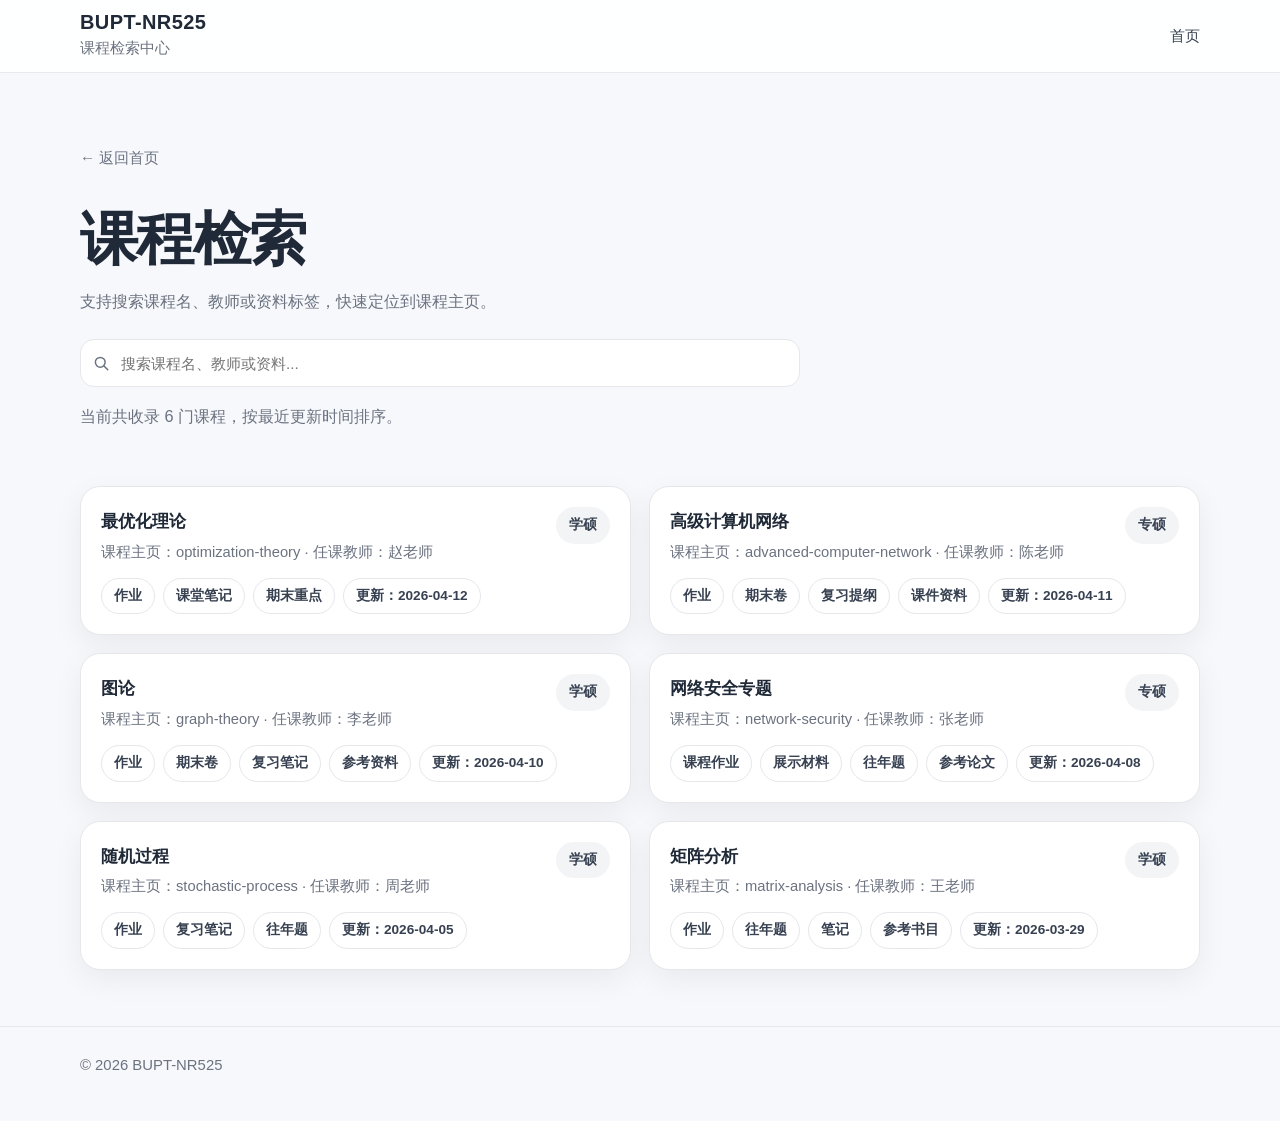
==== docs/courses/index.html @ bb7d2e87 "增加课程检索，修改主页" ====
<!DOCTYPE html>
<html lang="zh-CN">
<head>
  <meta charset="UTF-8" />
  <meta name="viewport" content="width=device-width, initial-scale=1.0" />
  <title>课程检索 | BUPT-NR525</title>
  <meta name="description" content="BUPT-NR525 课程检索页，支持按课程名、教师与资料标签搜索。" />
  <link rel="stylesheet" href="../assets/css/style.css" />
</head>
<body>
  <header class="site-header">
    <div class="container header-inner">
      <div class="brand">
        <h1 class="brand-title">BUPT-NR525</h1>
        <p class="brand-subtitle">课程检索中心</p>
      </div>
      <nav class="nav">
        <a href="../index.html">首页</a>
      </nav>
    </div>
  </header>

  <main>
    <section class="hero">
      <div class="container">
        <a class="back-link" href="../index.html">← 返回首页</a>
        <h2 class="page-title">课程检索</h2>
        <p class="intro">支持搜索课程名、教师或资料标签，快速定位到课程主页。</p>
        <div class="search-panel">
          <form class="search-form search-form-full" action="/courses" method="get" role="search">
            <span class="search-icon" aria-hidden="true">
              <svg viewBox="0 0 24 24" fill="none">
                <circle cx="11" cy="11" r="6.5" stroke="currentColor" stroke-width="2"></circle>
                <path d="M16 16L21 21" stroke="currentColor" stroke-width="2" stroke-linecap="round"></path>
              </svg>
            </span>
            <input
              type="search"
              name="q"
              id="search-input"
              placeholder="搜索课程名、教师或资料..."
              aria-label="搜索课程名、教师或资料"
            />
          </form>
          <p class="section-desc" id="search-summary"></p>
        </div>
      </div>
    </section>

    <section>
      <div class="container">
        <div class="courses-grid" id="courses-results"></div>
        <div class="card empty-state" id="empty-state" hidden>
          <h3 class="section-title">没有找到匹配课程</h3>
          <p class="section-desc">可以尝试更短的关键词，或改搜教师姓名、标签名称。</p>
        </div>
      </div>
    </section>
  </main>

  <footer class="footer">
    <div class="container">© 2026 BUPT-NR525</div>
  </footer>

  <script src="../assets/js/courses-data.js"></script>
  <script>
    const inputEl = document.getElementById("search-input");
    const summaryEl = document.getElementById("search-summary");
    const resultsEl = document.getElementById("courses-results");
    const emptyEl = document.getElementById("empty-state");

    const params = new URLSearchParams(window.location.search);
    const keyword = (params.get("q") || "").trim();
    inputEl.value = keyword;

    const normalizedKeyword = keyword.toLowerCase();

    const filtered = [...window.coursesList]
      .filter((course) => {
        if (!normalizedKeyword) return true;

        const haystack = [
          course.name,
          course.slug,
          course.teacher,
          course.level,
          ...course.tags
        ]
          .join(" ")
          .toLowerCase();

        return haystack.includes(normalizedKeyword);
      })
      .sort((a, b) => new Date(b.lastUpdated) - new Date(a.lastUpdated));

    summaryEl.textContent = keyword
      ? `关键词“${keyword}”共匹配 ${filtered.length} 门课程。`
      : `当前共收录 ${window.coursesList.length} 门课程，按最近更新时间排序。`;

    if (!filtered.length) {
      emptyEl.hidden = false;
    }

    resultsEl.innerHTML = filtered
      .map(
        (course) => `
      <a class="course-card" href="./${course.slug}/index.html">
        <div class="course-top">
          <div>
            <h5 class="course-title">${course.name}</h5>
            <p class="course-meta">课程主页：${course.slug} · 任课教师：${course.teacher}</p>
          </div>
          <span class="tag tag-soft">${course.level}</span>
        </div>
        <div class="tags">
          ${course.tags.map((tag) => `<span class="tag">${tag}</span>`).join("")}
          <span class="tag">更新：${course.lastUpdated}</span>
        </div>
      </a>
    `
      )
      .join("");
  </script>
</body>
</html>
---- docs/assets/css/style.css ----
:root {
  --bg: #f7f8fb;
  --card: #ffffff;
  --text: #1f2937;
  --muted: #6b7280;
  --line: #e5e7eb;
  --brand: #111827;
  --soft: #f3f4f6;
  --shadow: 0 10px 30px rgba(15, 23, 42, 0.06);
  --radius: 20px;
  --max: 1120px;
  --content-max: 980px;
}

* {
  box-sizing: border-box;
}

html {
  scroll-behavior: smooth;
}

body {
  margin: 0;
  font-family: "Inter", "PingFang SC", "Microsoft YaHei", sans-serif;
  background: var(--bg);
  color: var(--text);
  line-height: 1.65;
}

a {
  color: inherit;
  text-decoration: none;
}

img {
  max-width: 100%;
  display: block;
}

.container {
  width: min(var(--max), calc(100% - 32px));
  margin: 0 auto;
}

.container-narrow {
  width: min(var(--content-max), calc(100% - 32px));
  margin: 0 auto;
}

.site-header,
.header {
  position: sticky;
  top: 0;
  z-index: 100;
  backdrop-filter: blur(12px);
  background: rgba(255, 255, 255, 0.88);
  border-bottom: 1px solid rgba(229, 231, 235, 0.9);
}

.header-inner {
  display: flex;
  justify-content: space-between;
  align-items: center;
  min-height: 72px;
  gap: 20px;
}

.brand {
  display: flex;
  flex-direction: column;
  gap: 2px;
}

.brand-title,
h1.brand-title {
  margin: 0;
  font-size: 1.25rem;
  font-weight: 800;
  letter-spacing: 0.02em;
}

.brand-subtitle {
  margin: 0;
  font-size: 0.92rem;
  color: var(--muted);
}

.nav {
  display: flex;
  align-items: center;
  gap: 18px;
  color: #374151;
  font-size: 0.95rem;
}

.nav a:hover {
  color: #000;
}

.hero {
  padding: 72px 0 36px;
}

.hero-grid {
  display: grid;
  grid-template-columns: 1fr;
  gap: 24px;
  align-items: center;
}

.badge {
  display: inline-flex;
  align-items: center;
  gap: 8px;
  padding: 8px 14px;
  border: 1px solid var(--line);
  border-radius: 999px;
  background: #fff;
  color: #374151;
  font-size: 0.9rem;
}

.hero h2 {
  margin: 18px 0 0;
  font-size: clamp(2rem, 5vw, 3.6rem);
  line-height: 1.15;
  letter-spacing: -0.03em;
}

.hero p,
.intro {
  margin: 16px 0 0;
  color: var(--muted);
  font-size: 1.02rem;
  max-width: 760px;
}

.hero-actions {
  display: flex;
  flex-wrap: wrap;
  gap: 14px;
  margin-top: 26px;
}

.search-form {
  position: relative;
  width: min(420px, 100%);
  flex: 1 1 320px;
}

.search-form-full {
  width: 100%;
  max-width: 720px;
}

.search-icon {
  position: absolute;
  left: 12px;
  top: 50%;
  transform: translateY(-50%);
  color: #6b7280;
  width: 18px;
  height: 18px;
  pointer-events: none;
}

.search-icon svg {
  width: 100%;
  height: 100%;
}

.search-form input {
  width: 100%;
  height: 48px;
  border: 1px solid var(--line);
  border-radius: 14px;
  background: #fff;
  color: var(--text);
  padding: 0 14px 0 40px;
  font-size: 0.95rem;
  outline: none;
  transition: border-color 0.2s ease, box-shadow 0.2s ease;
}

.search-form input:focus {
  border-color: #9ca3af;
  box-shadow: 0 0 0 3px rgba(17, 24, 39, 0.08);
}

.search-panel {
  margin-top: 24px;
}

.empty-state {
  margin-top: 18px;
}

.btn,
.item-link {
  display: inline-flex;
  align-items: center;
  justify-content: center;
  padding: 12px 18px;
  border-radius: 14px;
  font-weight: 700;
  font-size: 0.95rem;
  transition: transform 0.2s ease, background 0.2s ease, color 0.2s ease, opacity 0.2s ease;
  border: 1px solid transparent;
}

.btn:hover,
.item-link:hover {
  transform: translateY(-1px);
}

.btn-primary,
.item-link {
  background: var(--brand);
  color: #fff;
  box-shadow: var(--shadow);
}

.btn-secondary {
  background: #fff;
  color: var(--text);
  border-color: var(--line);
}

section {
  padding: 20px 0;
}

.section-card,
.course-card,
.card {
  background: var(--card);
  border: 1px solid var(--line);
  border-radius: var(--radius);
  box-shadow: var(--shadow);
}

.section-card,
.card {
  padding: 22px;
}

.section-heading {
  margin-bottom: 18px;
}

.section-heading h3,
.section-title {
  margin: 0;
  font-size: 1.45rem;
  letter-spacing: -0.02em;
  font-weight: 800;
}

.section-heading p,
.section-desc,
.note {
  margin: 8px 0 0;
  color: var(--muted);
  font-size: 0.96rem;
}

.courses-grid {
  display: grid;
  grid-template-columns: repeat(2, minmax(0, 1fr));
  gap: 18px;
}

.course-card {
  padding: 20px;
}

.course-top,
.title-row {
  display: flex;
  justify-content: space-between;
  gap: 12px;
  align-items: flex-start;
  flex-wrap: wrap;
}

.course-title,
.item-title {
  margin: 0;
  font-size: 1.08rem;
  font-weight: 800;
}

.course-meta,
.item-meta {
  margin: 4px 0 0;
  color: var(--muted);
  font-size: 0.92rem;
}

.tag,
.meta-item {
  display: inline-flex;
  align-items: center;
  padding: 6px 12px;
  border-radius: 999px;
  font-size: 0.85rem;
  font-weight: 700;
}

.tag {
  border: 1px solid var(--line);
  background: #fff;
  color: #374151;
}

.tag-soft {
  background: var(--soft);
  border-color: transparent;
}

.tags,
.meta {
  display: flex;
  flex-wrap: wrap;
  gap: 8px;
  margin-top: 14px;
}

.meta-item {
  border: 1px solid var(--line);
  background: #fff;
  color: #374151;
  font-weight: 500;
}

.back-link {
  display: inline-flex;
  align-items: center;
  gap: 8px;
  color: var(--muted);
  font-size: 0.95rem;
  margin-bottom: 18px;
}

.back-link:hover {
  color: var(--text);
}

.page-title,
h1 {
  margin: 0;
  font-size: clamp(2rem, 5vw, 3rem);
  line-height: 1.15;
  letter-spacing: -0.03em;
}

.list {
  display: grid;
  gap: 12px;
}

.item {
  display: flex;
  justify-content: space-between;
  gap: 16px;
  align-items: center;
  padding: 14px 16px;
  border: 1px solid var(--line);
  border-radius: 16px;
  background: #fff;
}

.footer {
  border-top: 1px solid var(--line);
  margin-top: 36px;
  padding: 26px 0 44px;
  color: var(--muted);
  font-size: 0.93rem;
}

@media (max-width: 900px) {
  .nav {
    display: none;
  }

  .courses-grid {
    grid-template-columns: 1fr;
  }

  .hero {
    padding-top: 56px;
  }

  .search-form {
    flex-basis: 100%;
    width: 100%;
  }
}

@media (max-width: 720px) {
  .item {
    flex-direction: column;
    align-items: flex-start;
  }

  .item-link {
    width: 100%;
    text-align: center;
  }
}
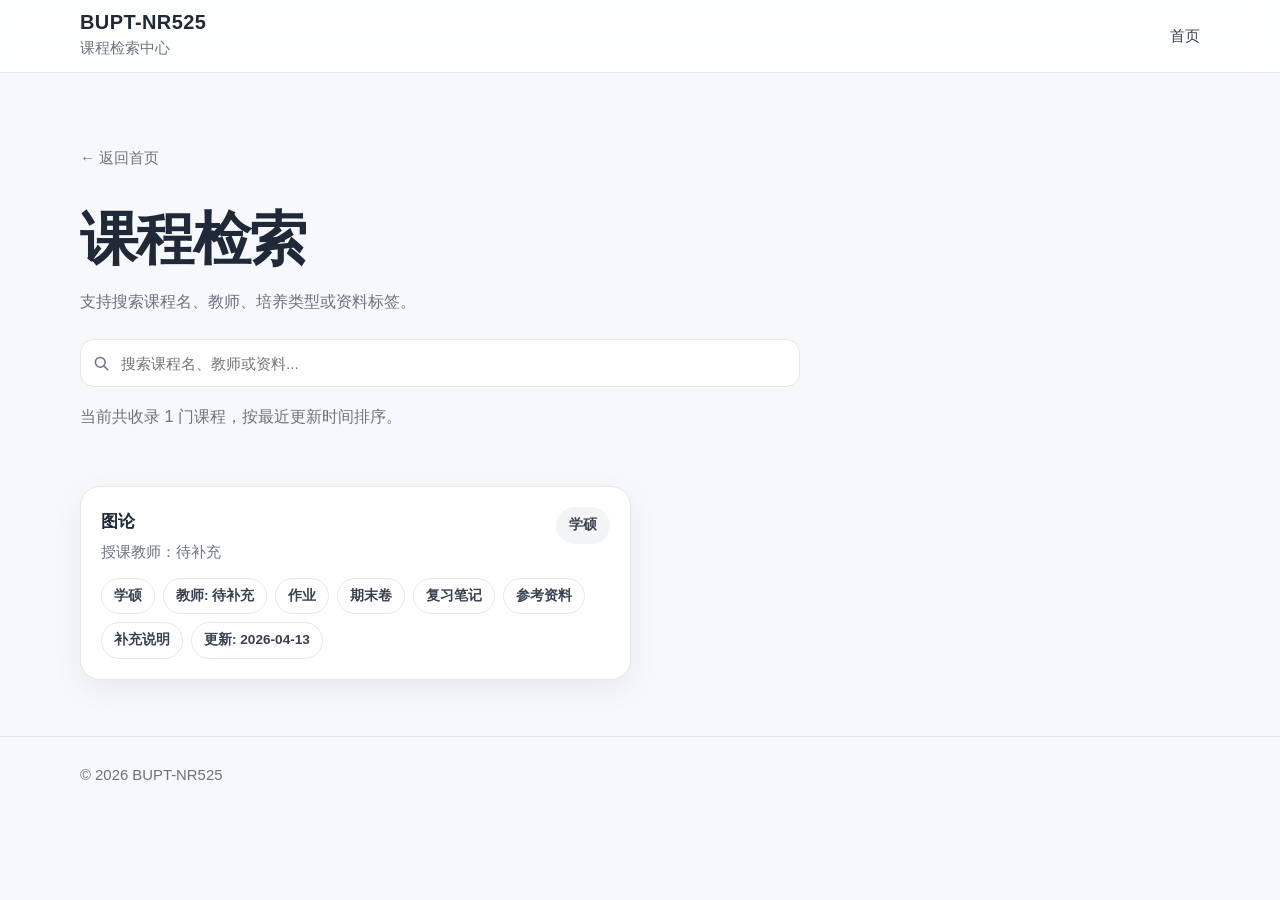
==== commit 57a9e8bb: "增加课程属性" ====
--- a/docs/courses/index.html
+++ b/docs/courses/index.html
@@ -25,7 +25,7 @@
       <div class="container">
         <a class="back-link" href="../index.html">← 返回首页</a>
         <h2 class="page-title">课程检索</h2>
-        <p class="intro">支持搜索课程名、教师或资料标签，快速定位到课程主页。</p>
+        <p class="intro">支持搜索课程名、教师、培养类型或资料标签。</p>
         <div class="search-panel">
           <form class="search-form search-form-full" action="/courses" method="get" role="search">
             <span class="search-icon" aria-hidden="true">
@@ -52,7 +52,7 @@
         <div class="courses-grid" id="courses-results"></div>
         <div class="card empty-state" id="empty-state" hidden>
           <h3 class="section-title">没有找到匹配课程</h3>
-          <p class="section-desc">可以尝试更短的关键词，或改搜教师姓名、标签名称。</p>
+          <p class="section-desc">可以尝试更短关键词，或换成教师姓名/资料类型。</p>
         </div>
       </div>
     </section>
@@ -72,25 +72,46 @@
     const params = new URLSearchParams(window.location.search);
     const keyword = (params.get("q") || "").trim();
     inputEl.value = keyword;
-
     const normalizedKeyword = keyword.toLowerCase();
 
+    function toSearchText(course) {
+      return [
+        course.name,
+        ...(course.aliases || []),
+        ...(course.teachers || []),
+        ...(course.programs || []),
+        ...(course.resources || [])
+      ]
+        .join(" ")
+        .toLowerCase();
+    }
+
+    function renderCourseCard(course) {
+      const tags = [
+        ...(course.programs || []),
+        ...((course.teachers || []).map((teacher) => `教师: ${teacher}`)),
+        ...(course.resources || []),
+        `更新: ${course.lastUpdated}`
+      ];
+
+      return `
+        <article class="course-card">
+          <div class="course-top">
+            <div>
+              <h5 class="course-title">${course.name}</h5>
+              <p class="course-meta">授课教师：${(course.teachers || []).join(" / ") || "待补充"}</p>
+            </div>
+            <span class="tag tag-soft">${(course.programs || []).join("/") || "未标注"}</span>
+          </div>
+          <div class="tags">
+            ${tags.map((tag) => `<span class="tag">${tag}</span>`).join("")}
+          </div>
+        </article>
+      `;
+    }
+
     const filtered = [...window.coursesList]
-      .filter((course) => {
-        if (!normalizedKeyword) return true;
-
-        const haystack = [
-          course.name,
-          course.slug,
-          course.teacher,
-          course.level,
-          ...course.tags
-        ]
-          .join(" ")
-          .toLowerCase();
-
-        return haystack.includes(normalizedKeyword);
-      })
+      .filter((course) => (normalizedKeyword ? toSearchText(course).includes(normalizedKeyword) : true))
       .sort((a, b) => new Date(b.lastUpdated) - new Date(a.lastUpdated));
 
     summaryEl.textContent = keyword
@@ -101,25 +122,7 @@
       emptyEl.hidden = false;
     }
 
-    resultsEl.innerHTML = filtered
-      .map(
-        (course) => `
-      <a class="course-card" href="./${course.slug}/index.html">
-        <div class="course-top">
-          <div>
-            <h5 class="course-title">${course.name}</h5>
-            <p class="course-meta">课程主页：${course.slug} · 任课教师：${course.teacher}</p>
-          </div>
-          <span class="tag tag-soft">${course.level}</span>
-        </div>
-        <div class="tags">
-          ${course.tags.map((tag) => `<span class="tag">${tag}</span>`).join("")}
-          <span class="tag">更新：${course.lastUpdated}</span>
-        </div>
-      </a>
-    `
-      )
-      .join("");
+    resultsEl.innerHTML = filtered.map(renderCourseCard).join("");
   </script>
 </body>
-</html>+</html>
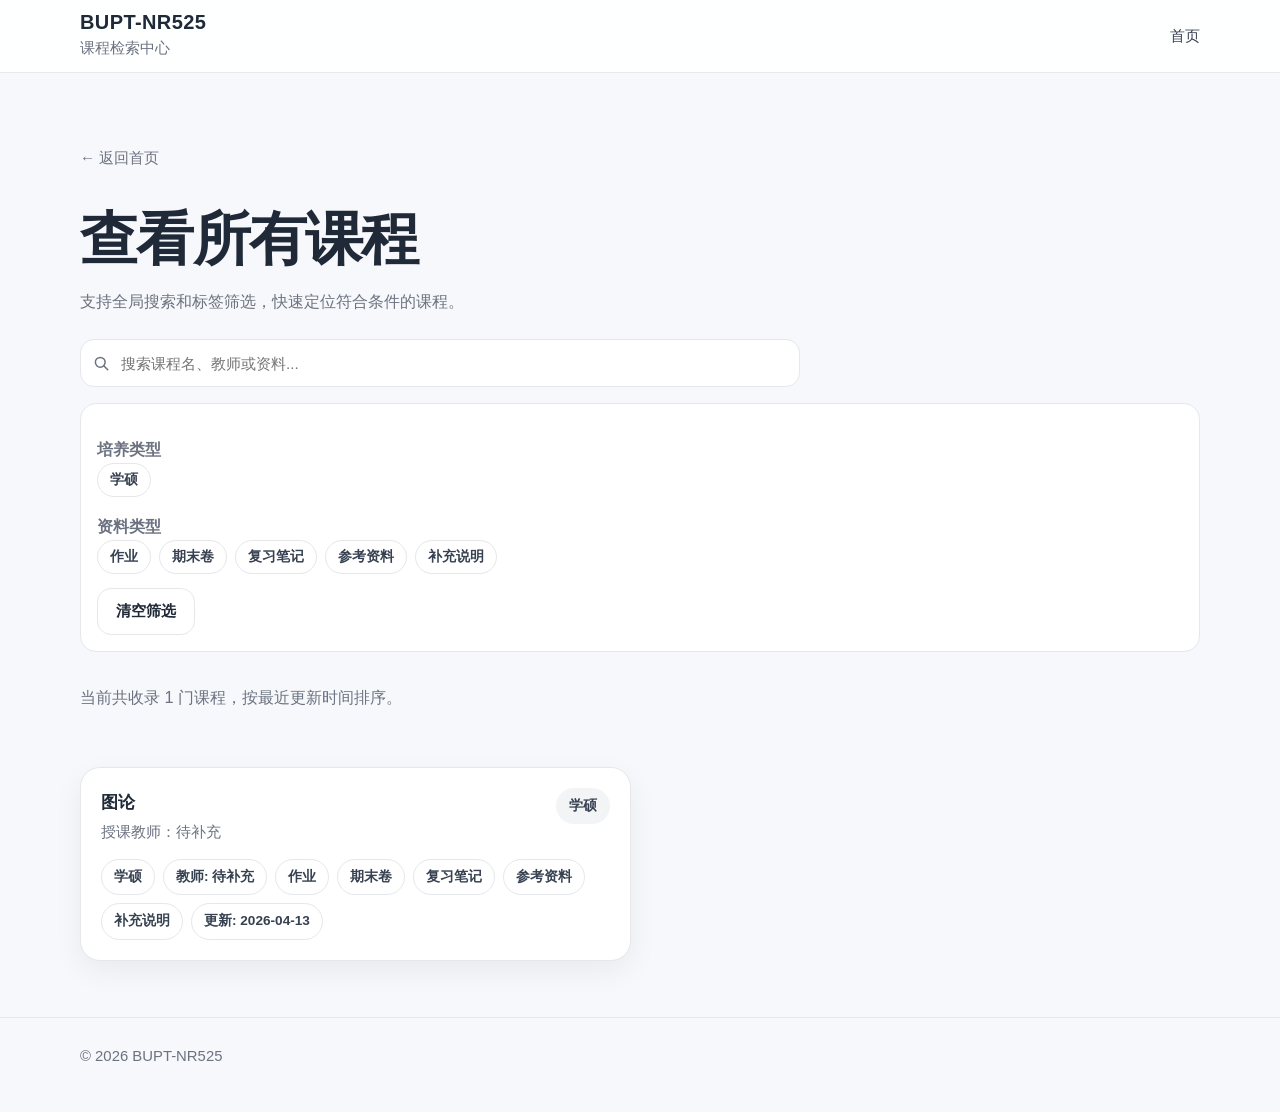
==== commit f95492c3: "增加查看所有课程页面" ====
--- a/docs/courses/index.html
+++ b/docs/courses/index.html
@@ -3,8 +3,8 @@
 <head>
   <meta charset="UTF-8" />
   <meta name="viewport" content="width=device-width, initial-scale=1.0" />
-  <title>课程检索 | BUPT-NR525</title>
-  <meta name="description" content="BUPT-NR525 课程检索页，支持按课程名、教师与资料标签搜索。" />
+  <title>查看所有课程 | BUPT-NR525</title>
+  <meta name="description" content="BUPT-NR525 课程检索页，支持全局搜索与标签筛选。" />
   <link rel="stylesheet" href="../assets/css/style.css" />
 </head>
 <body>
@@ -24,10 +24,11 @@
     <section class="hero">
       <div class="container">
         <a class="back-link" href="../index.html">← 返回首页</a>
-        <h2 class="page-title">课程检索</h2>
-        <p class="intro">支持搜索课程名、教师、培养类型或资料标签。</p>
-        <div class="search-panel">
-          <form class="search-form search-form-full" action="/courses" method="get" role="search">
+        <h2 class="page-title">查看所有课程</h2>
+        <p class="intro">支持全局搜索和标签筛选，快速定位符合条件的课程。</p>
+
+        <div class="search-panel search-stack">
+          <form class="search-form search-form-full" action="/courses" method="get" role="search" id="search-form">
             <span class="search-icon" aria-hidden="true">
               <svg viewBox="0 0 24 24" fill="none">
                 <circle cx="11" cy="11" r="6.5" stroke="currentColor" stroke-width="2"></circle>
@@ -42,6 +43,21 @@
               aria-label="搜索课程名、教师或资料"
             />
           </form>
+
+          <div class="filter-card" id="filter-panel">
+            <div class="filter-row">
+              <p class="filter-label">培养类型</p>
+              <div class="chip-group" id="program-filter"></div>
+            </div>
+            <div class="filter-row">
+              <p class="filter-label">资料类型</p>
+              <div class="chip-group" id="resource-filter"></div>
+            </div>
+            <div class="filter-actions">
+              <button type="button" class="btn btn-secondary" id="reset-filters">清空筛选</button>
+            </div>
+          </div>
+
           <p class="section-desc" id="search-summary"></p>
         </div>
       </div>
@@ -52,7 +68,7 @@
         <div class="courses-grid" id="courses-results"></div>
         <div class="card empty-state" id="empty-state" hidden>
           <h3 class="section-title">没有找到匹配课程</h3>
-          <p class="section-desc">可以尝试更短关键词，或换成教师姓名/资料类型。</p>
+          <p class="section-desc">可以尝试更短关键词，或更换筛选标签组合。</p>
         </div>
       </div>
     </section>
@@ -68,11 +84,65 @@
     const summaryEl = document.getElementById("search-summary");
     const resultsEl = document.getElementById("courses-results");
     const emptyEl = document.getElementById("empty-state");
+    const programFilterEl = document.getElementById("program-filter");
+    const resourceFilterEl = document.getElementById("resource-filter");
+    const resetFiltersBtn = document.getElementById("reset-filters");
 
     const params = new URLSearchParams(window.location.search);
-    const keyword = (params.get("q") || "").trim();
-    inputEl.value = keyword;
-    const normalizedKeyword = keyword.toLowerCase();
+    const initialKeyword = (params.get("q") || "").trim();
+    inputEl.value = initialKeyword;
+
+    const allCourses = [...(window.coursesList || [])].sort(
+      (a, b) => new Date(b.lastUpdated) - new Date(a.lastUpdated)
+    );
+
+    const state = {
+      keyword: initialKeyword,
+      selectedPrograms: new Set(),
+      selectedResources: new Set()
+    };
+
+    function uniq(items) {
+      return [...new Set(items.filter(Boolean))];
+    }
+
+    function collectOptions(field) {
+      return uniq(allCourses.flatMap((course) => course[field] || []));
+    }
+
+    function createChip(label, groupKey, host) {
+      const btn = document.createElement("button");
+      btn.type = "button";
+      btn.className = "filter-chip";
+      btn.textContent = label;
+
+      btn.addEventListener("click", () => {
+        const set = state[groupKey];
+        if (set.has(label)) {
+          set.delete(label);
+        } else {
+          set.add(label);
+        }
+        render();
+      });
+
+      host.appendChild(btn);
+    }
+
+    function updateChipStates() {
+      const chipGroups = [
+        { host: programFilterEl, set: state.selectedPrograms },
+        { host: resourceFilterEl, set: state.selectedResources }
+      ];
+
+      chipGroups.forEach(({ host, set }) => {
+        [...host.querySelectorAll(".filter-chip")].forEach((chip) => {
+          const active = set.has(chip.textContent);
+          chip.classList.toggle("is-active", active);
+          chip.setAttribute("aria-pressed", String(active));
+        });
+      });
+    }
 
     function toSearchText(course) {
       return [
@@ -86,6 +156,15 @@
         .toLowerCase();
     }
 
+    function matchesSelectedTags(course, selectedSet, field) {
+      if (!selectedSet.size) return true;
+      const values = new Set(course[field] || []);
+      for (const selected of selectedSet) {
+        if (values.has(selected)) return true;
+      }
+      return false;
+    }
+
     function renderCourseCard(course) {
       const tags = [
         ...(course.programs || []),
@@ -110,19 +189,62 @@
       `;
     }
 
-    const filtered = [...window.coursesList]
-      .filter((course) => (normalizedKeyword ? toSearchText(course).includes(normalizedKeyword) : true))
-      .sort((a, b) => new Date(b.lastUpdated) - new Date(a.lastUpdated));
-
-    summaryEl.textContent = keyword
-      ? `关键词“${keyword}”共匹配 ${filtered.length} 门课程。`
-      : `当前共收录 ${window.coursesList.length} 门课程，按最近更新时间排序。`;
-
-    if (!filtered.length) {
-      emptyEl.hidden = false;
-    }
-
-    resultsEl.innerHTML = filtered.map(renderCourseCard).join("");
+    function getFilteredCourses() {
+      const normalizedKeyword = state.keyword.toLowerCase();
+
+      return allCourses.filter((course) => {
+        const keywordPass = normalizedKeyword ? toSearchText(course).includes(normalizedKeyword) : true;
+        const programPass = matchesSelectedTags(course, state.selectedPrograms, "programs");
+        const resourcePass = matchesSelectedTags(course, state.selectedResources, "resources");
+        return keywordPass && programPass && resourcePass;
+      });
+    }
+
+    function updateSummary(filteredCount) {
+      const parts = [];
+      if (state.keyword) parts.push(`关键词“${state.keyword}”`);
+      if (state.selectedPrograms.size) parts.push(`培养类型: ${[...state.selectedPrograms].join("/")}`);
+      if (state.selectedResources.size) parts.push(`资料类型: ${[...state.selectedResources].join("/")}`);
+
+      summaryEl.textContent = parts.length
+        ? `${parts.join(" | ")}，共匹配 ${filteredCount} 门课程。`
+        : `当前共收录 ${allCourses.length} 门课程，按最近更新时间排序。`;
+    }
+
+    function syncQueryString() {
+      const next = new URLSearchParams(window.location.search);
+      if (state.keyword) next.set("q", state.keyword);
+      else next.delete("q");
+      const nextUrl = `${window.location.pathname}${next.toString() ? `?${next.toString()}` : ""}`;
+      window.history.replaceState({}, "", nextUrl);
+    }
+
+    function render() {
+      updateChipStates();
+      const filtered = getFilteredCourses();
+      updateSummary(filtered.length);
+      emptyEl.hidden = filtered.length > 0;
+      resultsEl.innerHTML = filtered.map(renderCourseCard).join("");
+      syncQueryString();
+    }
+
+    collectOptions("programs").forEach((label) => createChip(label, "selectedPrograms", programFilterEl));
+    collectOptions("resources").forEach((label) => createChip(label, "selectedResources", resourceFilterEl));
+
+    inputEl.addEventListener("input", (event) => {
+      state.keyword = event.target.value.trim();
+      render();
+    });
+
+    resetFiltersBtn.addEventListener("click", () => {
+      state.keyword = "";
+      state.selectedPrograms.clear();
+      state.selectedResources.clear();
+      inputEl.value = "";
+      render();
+    });
+
+    render();
   </script>
 </body>
-</html>
+</html>
--- a/docs/assets/css/style.css
+++ b/docs/assets/css/style.css
@@ -192,6 +192,61 @@
   margin-top: 24px;
 }
 
+.search-stack {
+  display: grid;
+  gap: 16px;
+}
+
+.filter-card {
+  border: 1px solid var(--line);
+  border-radius: 16px;
+  background: #fff;
+  padding: 16px;
+}
+
+.filter-row + .filter-row {
+  margin-top: 14px;
+}
+
+.filter-label {
+  margin: 0 0 8px;
+  color: var(--muted);
+  font-size: 0.9rem;
+  font-weight: 700;
+}
+
+.chip-group {
+  display: flex;
+  flex-wrap: wrap;
+  gap: 8px;
+}
+
+.filter-chip {
+  border: 1px solid var(--line);
+  border-radius: 999px;
+  background: #fff;
+  color: #374151;
+  padding: 7px 12px;
+  font-size: 0.86rem;
+  font-weight: 700;
+  cursor: pointer;
+  transition: all 0.2s ease;
+}
+
+.filter-chip:hover {
+  border-color: #9ca3af;
+}
+
+.filter-chip.is-active {
+  background: var(--brand);
+  border-color: var(--brand);
+  color: #fff;
+}
+
+.filter-actions {
+  margin-top: 14px;
+}
+
 .empty-state {
   margin-top: 18px;
 }
